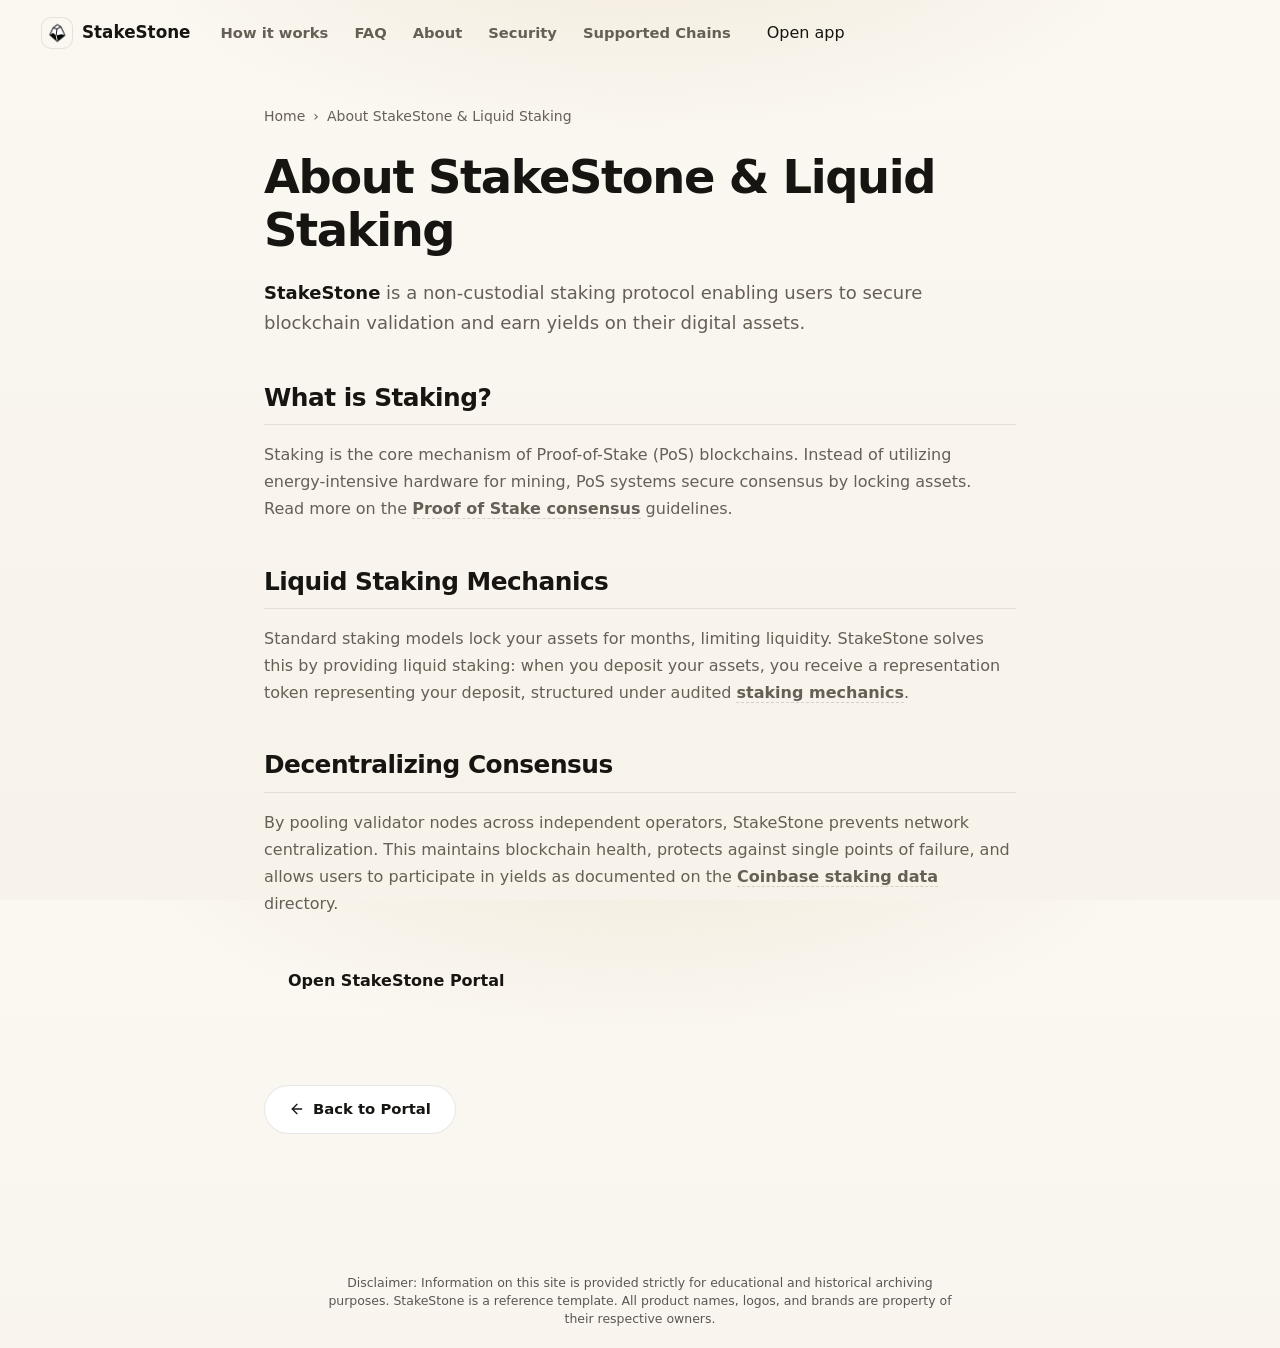
==== about/index.html @ e8520044 "Update" ====
<!doctype html>
<html lang="en">
<head>
  <meta charset="utf-8">
  <meta name="viewport" content="width=device-width, initial-scale=1, viewport-fit=cover">
  <title>About StakeStone & Liquid Staking</title>
  <meta name="description" content="<strong>StakeStone</strong> is a non-custodial staking protocol enabling users to secure blockchain validation and earn yields on their digital assets">
  <link rel="canonical" href="https://stakestone-app.github.io/about/">
  <meta name="robots" content="index,follow">
  <meta property="og:type" content="website">
  <meta property="og:title" content="About StakeStone & Liquid Staking">
  <meta property="og:description" content="<strong>StakeStone</strong> is a non-custodial staking protocol enabling users to secure blockchain validation and earn yields on their digital assets">
  <meta property="og:url" content="https://stakestone-app.github.io/about/">
  <meta property="og:image" content="https://stakestone-app.github.io/og-cover.png">
  <meta name="twitter:card" content="summary">
  <meta name="twitter:title" content="About StakeStone & Liquid Staking">
  <meta name="twitter:description" content="<strong>StakeStone</strong> is a non-custodial staking protocol enabling users to secure blockchain validation and earn yields on their digital assets">
  <link rel="icon" type="image/png" href="../favicon.png">
  <link rel="manifest" href="../site.webmanifest">
  <link rel="apple-touch-icon" href="../favicon.png">
  <style>


:root{
  --bg:#F7F2EA;
  --bg-2:#FBF8F2;
  --surface:#FFFFFF;
  --inset:#F4EFE6;
  --ink:#171512;
  --muted:#665F55;
  --faint:#9B9184;
  --accent:#C8A86B;
  --accent-soft:rgba(200,168,107,.18);
  --line:rgba(33,29,24,.10);
  --line-strong:rgba(33,29,24,.16);
  --shadow:0 28px 70px -38px rgba(57,47,33,.48), 0 8px 24px -18px rgba(57,47,33,.26);
}

*{box-sizing:border-box}
html,body{height:100%}
html{overflow-x:hidden}
body{
  margin:0;
  min-height:100dvh;
  overflow:hidden;
  color:var(--ink);
  font-family:Inter,ui-sans-serif,system-ui,-apple-system,BlinkMacSystemFont,"Segoe UI",Roboto,Arial,sans-serif;
  line-height:1.5;
  -webkit-font-smoothing:antialiased;
  text-rendering:optimizeLegibility;
  background:
    radial-gradient(70% 44% at 50% -12%, rgba(200,168,107,.20), transparent 62%),
    linear-gradient(180deg,var(--bg-2) 0%,var(--bg) 100%);
  display:flex;
  flex-direction:column;
}

a{color:inherit;text-decoration:none}
img{display:block;max-width:100%}
h1,p{margin:0}
h1{line-height:1.04;letter-spacing:0}

.topbar{
  flex:none;
  width:100%;
  display:flex;
  align-items:center;
  gap:18px;
  padding:18px clamp(18px,4vw,42px);
}

.brand{
  display:flex;
  align-items:center;
  gap:10px;
  min-width:0;
  font-size:1.05rem;
  font-weight:800;
}

.brand img{
  width:30px;
  height:30px;
  border-radius:9px;
  box-shadow:0 0 0 1px var(--line);
  flex:none;
}

.nav{
  display:flex;
  align-items:center;
  gap:26px;
  margin-left:12px;
  white-space:nowrap;
}

.nav a{
  color:var(--muted);
  font-size:.92rem;
  font-weight:560;
  transition:color .16s ease;
}

.nav a:hover{color:var(--ink)}
.sp{flex:1}

.ghost{
  display:inline-flex;
  align-items:center;
  justify-content:center;
  min-height:38px;
  padding:0 17px;
  border:1px solid var(--line-strong);
  border-radius:999px;
  background:rgba(255,255,255,.48);
  color:var(--ink);
  font-size:.9rem;
  font-weight:760;
  box-shadow:0 10px 24px -20px rgba(33,29,24,.55);
  transition:transform .16s ease,border-color .16s ease,background .16s ease;
}

.ghost:hover{
  transform:translateY(-1px);
  border-color:rgba(200,168,107,.52);
  background:#fff;
}

.stage{
  flex:1;
  min-height:0;
  width:100%;
  display:flex;
  flex-direction:column;
  align-items:center;
  justify-content:center;
  text-align:center;
  padding:10px clamp(18px,4vw,42px) 8px;
}

.hero{
  width:min(720px,100%);
  display:flex;
  flex-direction:column;
  align-items:center;
}

.hero h1{
  font-size:clamp(3.05rem,6.4vw,5.05rem);
  font-weight:820;
}

.sub{
  max-width:50ch;
  margin-top:14px;
  color:var(--muted);
  font-size:clamp(1rem,1.6vw,1.2rem);
}

.sub strong{
  color:var(--ink);
  font-weight:800;
  box-shadow:inset 0 -.48em 0 var(--accent-soft);
}

.card{
  width:min(560px,100%);
  margin-top:30px;
  padding:20px;
  border:1px solid var(--line);
  border-radius:24px;
  background:linear-gradient(180deg,#fff 0%,#FFFEFB 100%);
  box-shadow:var(--shadow);
}

.card-head{
  display:flex;
  align-items:center;
  justify-content:space-between;
  gap:14px;
  margin-bottom:14px;
  text-align:left;
}

.card-title{
  color:var(--ink);
  font-size:.95rem;
  font-weight:820;
}

.badge{
  min-width:0;
  color:var(--ink);
  border:1px solid rgba(200,168,107,.38);
  background:var(--accent-soft);
  border-radius:999px;
  padding:6px 10px;
  font-size:.74rem;
  font-weight:780;
  line-height:1.1;
  white-space:normal;
}

.route{
  display:flex;
  align-items:stretch;
  gap:12px;
}

.leg{
  flex:1;
  min-width:0;
  padding:14px 15px;
  border:1px solid var(--line);
  border-radius:16px;
  background:var(--inset);
  text-align:left;
}

.lbl{
  display:block;
  color:var(--faint);
  font-size:.69rem;
  font-weight:820;
  letter-spacing:.08em;
  line-height:1;
  text-transform:uppercase;
}

.chip{
  display:flex;
  align-items:center;
  gap:10px;
  min-width:0;
  margin-top:10px;
}

.ic{
  width:28px;
  height:28px;
  border-radius:50%;
  flex:none;
}

.token{
  min-width:0;
  overflow-wrap:anywhere;
  color:var(--ink);
  font-size:1.08rem;
  font-weight:840;
  line-height:1.1;
}

.dir{
  flex:none;
  align-self:center;
  width:42px;
  height:42px;
  display:grid;
  place-items:center;
  border:1px solid var(--line-strong);
  border-radius:50%;
  background:#fff;
  color:var(--muted);
  cursor:pointer;
  box-shadow:0 12px 28px -22px rgba(33,29,24,.58);
  transition:transform .16s ease,color .16s ease,border-color .16s ease,background .16s ease;
}

.dir span{
  display:block;
  font-size:1.15rem;
  line-height:1;
}

.dir:hover{
  transform:translateY(-1px);
  color:var(--accent);
  border-color:rgba(200,168,107,.54);
  background:#FFFCF6;
}

.act{
  width:100%;
  min-height:54px;
  margin-top:16px;
  display:flex;
  align-items:center;
  justify-content:center;
  gap:8px;
  border-radius:16px;
  background:var(--accent);
  color:#171512;
  font-size:1.04rem;
  font-weight:860;
  box-shadow:0 18px 30px -22px rgba(168,132,69,.72);
  transition:transform .16s ease,background .16s ease,box-shadow .16s ease;
}

.act:hover{
  transform:translateY(-1px);
  background:var(--accent);
  box-shadow:0 20px 36px -22px rgba(168,132,69,.82);
}

.foot{
  flex:none;
  padding:17px 24px 22px;
  color:var(--faint);
  text-align:center;
  font-size:.84rem;
  font-weight:620;
}

@media(max-width:720px){
  .topbar{gap:12px}
  .nav{display:none}
  .brand span{font-size:1rem}
}

@media(max-width:520px){
  .topbar{padding:14px 16px}
  .ghost{min-height:36px;padding:0 14px;font-size:.86rem}
  .stage{padding:4px 16px 6px;justify-content:center}
  .hero h1{font-size:3rem}
  .sub{max-width:31ch;margin-top:11px;font-size:.98rem;line-height:1.42}
  .card{margin-top:22px;padding:16px;border-radius:21px}
  .card-head{align-items:flex-start;margin-bottom:12px}
  .badge{max-width:190px;text-align:right}
  .route{flex-direction:column;gap:10px}
  .leg{padding:12px 13px;border-radius:14px}
  .chip{margin-top:8px}
  .dir{width:40px;height:40px}
  .dir span{transform:rotate(90deg)}
  .act{min-height:50px;margin-top:14px;border-radius:14px}
  .foot{padding:12px 20px 15px}
}

@media(max-width:380px){
  .brand{gap:8px}
  .brand img{width:28px;height:28px}
  .hero h1{font-size:2.72rem}
  .sub{font-size:.94rem}
  .card{margin-top:18px;padding:14px}
  .card-head{gap:10px}
  .badge{font-size:.7rem;padding:6px 8px}
}


  

/* --- Satellite Layout Styles (Appended dynamically by Builder) --- */
:root {
  --bg-fallback: var(--bg, var(--base, #f9fafc));
  --ink-body-fallback: var(--ink-body, var(--text, var(--ink, #1f2937)));
  --muted-fallback: var(--muted, var(--quiet, #4b5563));
  --panel-fallback: var(--panel, var(--surface, #ffffff));
  --panel-strong-fallback: var(--panel-strong, var(--surface-soft, var(--base-deep, #f3f4f6)));
  --line-fallback: var(--line, rgba(0, 0, 0, 0.08));
  --line-strong-fallback: var(--line-strong, rgba(0, 0, 0, 0.14));
  --accent-fallback: var(--accent, #625bf3);
}

body {
  overflow-y: auto !important;
  height: auto !important;
  min-height: 100dvh;
}

.satellite-container {
  max-width: 800px;
  margin: 0 auto;
  padding: 40px 24px 80px;
  width: 100%;
}

.breadcrumb {
  font-size: 0.875rem;
  color: var(--muted-fallback);
  margin-bottom: 24px;
  display: flex;
  align-items: center;
  gap: 8px;
}

.breadcrumb a {
  color: var(--muted-fallback);
  text-decoration: none;
}

.breadcrumb a:hover {
  color: var(--accent-fallback);
}

.satellite-title {
  font-size: clamp(2.1rem, 5.5vw, 2.9rem);
  font-weight: 800;
  letter-spacing: -0.03em;
  line-height: 1.15;
  margin-bottom: 20px;
  color: var(--ink-body-fallback);
}

.satellite-lead {
  font-size: 1.125rem;
  color: var(--muted-fallback);
  line-height: 1.7;
  margin-bottom: 40px;
}

.satellite-lead strong {
  color: var(--ink-body-fallback);
}

.section-block {
  margin-bottom: 40px;
  text-align: left;
}

.section-block h2 {
  font-size: 1.55rem;
  font-weight: 750;
  letter-spacing: -0.02em;
  margin-top: 32px;
  margin-bottom: 16px;
  color: var(--ink-body-fallback);
  border-bottom: 1px solid var(--line-fallback);
  padding-bottom: 8px;
}

.section-block h3 {
  font-size: 1.2rem;
  font-weight: 650;
  margin: 24px 0 12px;
  color: var(--ink-body-fallback);
}

.section-block p {
  color: var(--muted-fallback);
  margin-bottom: 18px;
  line-height: 1.7;
}

.section-block p strong {
  color: var(--ink-body-fallback);
}

.section-block ul, .section-block ol {
  margin: 18px 0;
  padding-left: 24px;
  color: var(--muted-fallback);
}

.section-block li {
  margin-bottom: 8px;
  line-height: 1.65;
}

.section-block li strong {
  color: var(--ink-body-fallback);
}

/* Info Grid Cards */
.info-grid {
  display: grid;
  grid-template-columns: repeat(auto-fill, minmax(240px, 1fr));
  gap: 18px;
  margin: 24px 0;
}

.info-card {
  padding: 22px;
  border-radius: 16px;
  border: 1px solid var(--line-fallback);
  background-color: var(--panel-fallback);
  text-align: left;
}

.info-card h4 {
  font-size: 1rem;
  font-weight: 700;
  margin-top: 0;
  margin-bottom: 8px;
  color: var(--ink-body-fallback);
}

.info-card p {
  font-size: 0.9rem;
  color: var(--muted-fallback);
  margin: 0;
  line-height: 1.55;
}

/* Tables */
.table-wrapper {
  overflow-x: auto;
  border-radius: 12px;
  border: 1px solid var(--line-fallback);
  background-color: var(--panel-fallback);
  margin: 28px 0;
}

.data-table {
  width: 100%;
  border-collapse: collapse;
  font-size: 0.925rem;
  text-align: left;
}

.data-table th {
  padding: 15px 20px;
  background-color: var(--panel-strong-fallback);
  color: var(--ink-body-fallback);
  font-weight: 700;
  border-bottom: 1px solid var(--line-fallback);
}

.data-table td {
  padding: 15px 20px;
  border-bottom: 1px solid var(--line-fallback);
  color: var(--muted-fallback);
}

.data-table tr:last-child td {
  border-bottom: 0;
}

.data-table tr:hover td {
  color: var(--ink-body-fallback);
  background-color: var(--panel-strong-fallback);
}

.highlight-cell {
  color: var(--accent-fallback);
  font-weight: 600;
}

/* Accordion details/summary for FAQ Page */
.faq-list {
  display: flex;
  flex-direction: column;
  gap: 14px;
  margin: 28px 0;
}

.faq-item {
  border: 1px solid var(--line-fallback);
  border-radius: 12px;
  background-color: var(--panel-fallback);
  overflow: hidden;
  transition: border-color 0.2s ease;
  text-align: left;
}

.faq-item[open] {
  border-color: var(--line-strong-fallback);
}

.faq-item summary {
  padding: 20px 24px;
  font-weight: 650;
  font-size: 1.05rem;
  cursor: pointer;
  display: flex;
  align-items: center;
  justify-content: space-between;
  list-style: none;
  color: var(--ink-body-fallback);
}

.faq-item summary::-webkit-details-marker {
  display: none;
}

.faq-item summary::after {
  content: "+";
  font-size: 1.3rem;
  color: var(--muted-fallback);
  transition: transform 0.2s ease;
}

.faq-item[open] summary::after {
  transform: rotate(45deg);
  color: var(--accent-fallback);
}

.faq-item summary:hover {
  background-color: var(--panel-strong-fallback);
}

.faq-content {
  padding: 0 24px 22px;
  font-size: 0.95rem;
  color: var(--muted-fallback);
  line-height: 1.65;
}

/* Back Link Button */
.back-cta {
  display: inline-flex;
  align-items: center;
  gap: 8px;
  margin-top: 40px;
  padding: 12px 24px;
  background-color: var(--panel-fallback);
  border: 1px solid var(--line-fallback);
  border-radius: 9999px;
  font-size: 0.925rem;
  font-weight: 600;
  color: var(--ink-body-fallback);
  text-decoration: none;
  transition: all 0.2s ease;
}

.back-cta:hover {
  border-color: var(--line-strong-fallback);
  background-color: var(--panel-strong-fallback);
  color: var(--accent-fallback);
  transform: translateY(-1px);
}

/* Camouflaged Links (blend in for EEAT, fully crawlable) */
a.inline {
  color: inherit;
  font-weight: 600;
  text-decoration: none;
  border-bottom: 1.5px dashed var(--line-strong-fallback);
  cursor: pointer;
  transition: all 0.16s ease;
}

a.inline:hover {
  color: var(--accent-fallback);
  border-bottom-color: var(--accent-fallback);
}

.footer {
  text-align: center !important;
  display: block !important;
  width: 100% !important;
  margin: 40px auto 0 !important;
  padding: 20px 0 !important;
}

  </style>
  <script type="application/ld+json">
{
  "@context": "https://schema.org",
  "@graph": [
    {
      "@type": "WebSite",
      "@id": "https://stakestone-app.github.io/#website",
      "url": "https://stakestone-app.github.io/",
      "name": "StakeStone"
    },
    {
      "@type": "WebPage",
      "@id": "https://stakestone-app.github.io/about/#webpage",
      "url": "https://stakestone-app.github.io/about/",
      "name": "About StakeStone & Liquid Staking",
      "isPartOf": {
        "@id": "https://stakestone-app.github.io/#website"
      }
    },
    {
      "@type": "BreadcrumbList",
      "@id": "https://stakestone-app.github.io/about/#breadcrumb",
      "itemListElement": [
        {
          "@type": "ListItem",
          "position": 1,
          "name": "Home",
          "item": "https://stakestone-app.github.io/"
        },
        {
          "@type": "ListItem",
          "position": 2,
          "name": "About StakeStone & Liquid Staking"
        }
      ]
    }
  ]
}
  </script>
</head>
<body>
  <header class="topbar">
    <a class="brand" href="../" aria-label="StakeStone">
      <img src="../favicon.png" width="30" height="30" alt="">
      <span>StakeStone</span>
    </a>
    <nav class="nav" aria-label="Main Navigation">
      <a href="../how-it-works/" >How it works</a>
      <a href="../faq/" >FAQ</a>
      <a href="../about/" class="active">About</a>
      <a href="../security/" >Security</a>
      <a href="../supported-chains/" >Supported Chains</a>
    </nav>
    <span class="spacer"></span>
    <a class="open-app" href="../dashboard/" rel="noopener noreferrer">Open app</a>
  </header>

  <main class="satellite-container">
    <nav class="breadcrumb" aria-label="Breadcrumb">
      <a href="../">Home</a> › <span>About StakeStone & Liquid Staking</span>
    </nav>

    <h1 class="satellite-title">About StakeStone & Liquid Staking</h1>
    <p class="satellite-lead"><strong>StakeStone</strong> is a non-custodial staking protocol enabling users to secure blockchain validation and earn yields on their digital assets.</p>

    
    <div class="section-block">
      <h2>What is Staking?</h2>
      <p>Staking is the core mechanism of Proof-of-Stake (PoS) blockchains. Instead of utilizing energy-intensive hardware for mining, PoS systems secure consensus by locking assets. Read more on the <a class="inline" href="https://en.wikipedia.org/wiki/Proof_of_stake" target="_blank" rel="noopener noreferrer">Proof of Stake consensus</a> guidelines.</p>
    </div>
    <div class="section-block">
      <h2>Liquid Staking Mechanics</h2>
      <p>Standard staking models lock your assets for months, limiting liquidity. StakeStone solves this by providing liquid staking: when you deposit your assets, you receive a representation token representing your deposit, structured under audited <a class="inline" href="https://academy.binance.com/en/articles/what-is-staking" target="_blank" rel="noopener noreferrer">staking mechanics</a>.</p>
    </div>
    <div class="section-block">
      <h2>Decentralizing Consensus</h2>
      <p>By pooling validator nodes across independent operators, StakeStone prevents network centralization. This maintains blockchain health, protects against single points of failure, and allows users to participate in yields as documented on the <a class="inline" href="https://www.coinbase.com/earn/staking" target="_blank" rel="noopener noreferrer">Coinbase staking data</a> directory.</p>
    </div>

    <div style="margin: 40px 0; display: flex; justify-content: flex-start;">
      <a class="open-app" href="../dashboard/" style="max-width: 320px; display: inline-flex; justify-content: center; text-decoration: none; padding: 12px 24px; font-weight: 700;">Open StakeStone Portal</a>
    </div>

    <a class="back-cta" href="../">
      <svg viewBox="0 0 24 24" fill="none" stroke="currentColor" stroke-width="2" stroke-linecap="round" stroke-linejoin="round" width="16" height="16"><line x1="19" y1="12" x2="5" y2="12"/><polyline points="12 19 5 12 12 5"/></svg>
      Back to Portal
    </a>
  </main>

  <footer class="footer">
    <p class="disc" style="font-size: 0.78rem; opacity: 0.7; max-width: 650px; margin: 0 auto; line-height: 1.45; text-align: center;">Disclaimer: Information on this site is provided strictly for educational and historical archiving purposes. StakeStone is a reference template. All product names, logos, and brands are property of their respective owners.</p>
  </footer>
</body>
</html>
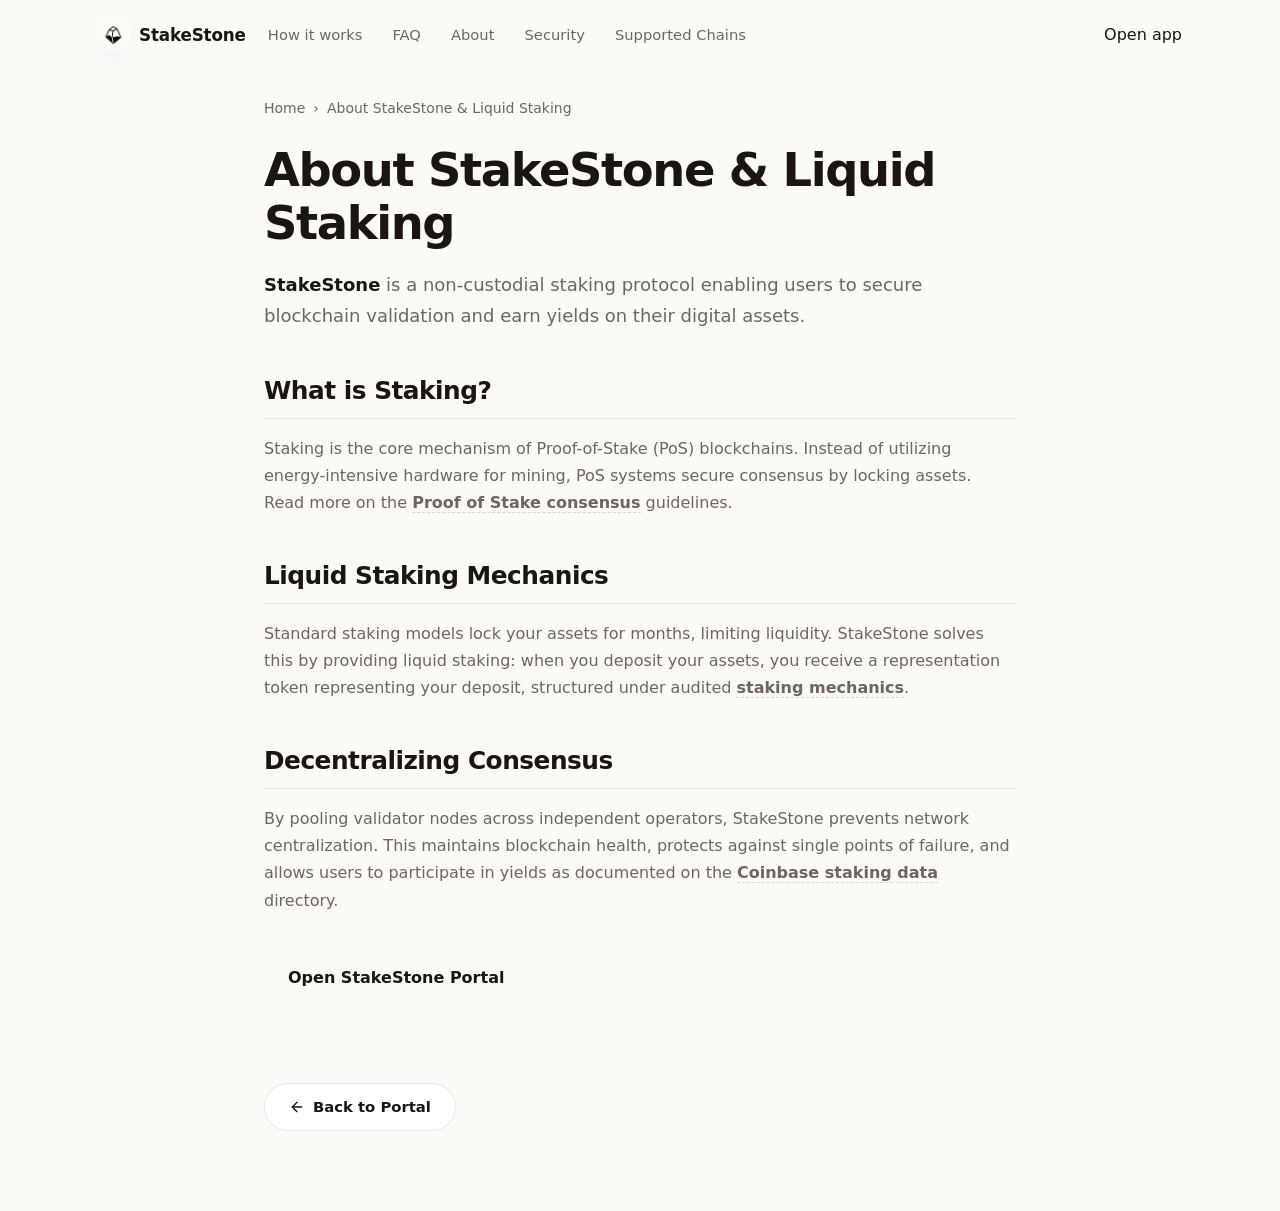
==== commit 700bb91d: "Update" ====
--- a/about/index.html
+++ b/about/index.html
@@ -4,349 +4,175 @@
   <meta charset="utf-8">
   <meta name="viewport" content="width=device-width, initial-scale=1, viewport-fit=cover">
   <title>About StakeStone & Liquid Staking</title>
-  <meta name="description" content="<strong>StakeStone</strong> is a non-custodial staking protocol enabling users to secure blockchain validation and earn yields on their digital assets">
+  <meta name="description" content="StakeStone is a non-custodial staking protocol enabling users to secure blockchain validation and earn yields on their digital assets.">
   <link rel="canonical" href="https://stakestone-app.github.io/about/">
   <meta name="robots" content="index,follow">
   <meta property="og:type" content="website">
   <meta property="og:title" content="About StakeStone & Liquid Staking">
-  <meta property="og:description" content="<strong>StakeStone</strong> is a non-custodial staking protocol enabling users to secure blockchain validation and earn yields on their digital assets">
+  <meta property="og:description" content="StakeStone is a non-custodial staking protocol enabling users to secure blockchain validation and earn yields on their digital assets.">
   <meta property="og:url" content="https://stakestone-app.github.io/about/">
   <meta property="og:image" content="https://stakestone-app.github.io/og-cover.png">
   <meta name="twitter:card" content="summary">
   <meta name="twitter:title" content="About StakeStone & Liquid Staking">
-  <meta name="twitter:description" content="<strong>StakeStone</strong> is a non-custodial staking protocol enabling users to secure blockchain validation and earn yields on their digital assets">
+  <meta name="twitter:description" content="StakeStone is a non-custodial staking protocol enabling users to secure blockchain validation and earn yields on their digital assets.">
   <link rel="icon" type="image/png" href="../favicon.png">
   <link rel="manifest" href="../site.webmanifest">
   <link rel="apple-touch-icon" href="../favicon.png">
   <style>
 
-
-:root{
-  --bg:#F7F2EA;
-  --bg-2:#FBF8F2;
-  --surface:#FFFFFF;
-  --inset:#F4EFE6;
-  --ink:#171512;
-  --muted:#665F55;
-  --faint:#9B9184;
-  --accent:#C8A86B;
-  --accent-soft:rgba(200,168,107,.18);
-  --line:rgba(33,29,24,.10);
-  --line-strong:rgba(33,29,24,.16);
-  --shadow:0 28px 70px -38px rgba(57,47,33,.48), 0 8px 24px -18px rgba(57,47,33,.26);
-}
-
-*{box-sizing:border-box}
-html,body{height:100%}
-html{overflow-x:hidden}
-body{
-  margin:0;
-  min-height:100dvh;
-  overflow:hidden;
-  color:var(--ink);
-  font-family:Inter,ui-sans-serif,system-ui,-apple-system,BlinkMacSystemFont,"Segoe UI",Roboto,Arial,sans-serif;
-  line-height:1.5;
-  -webkit-font-smoothing:antialiased;
-  text-rendering:optimizeLegibility;
-  background:
-    radial-gradient(70% 44% at 50% -12%, rgba(200,168,107,.20), transparent 62%),
-    linear-gradient(180deg,var(--bg-2) 0%,var(--bg) 100%);
-  display:flex;
-  flex-direction:column;
-}
-
-a{color:inherit;text-decoration:none}
-img{display:block;max-width:100%}
-h1,p{margin:0}
-h1{line-height:1.04;letter-spacing:0}
-
-.topbar{
-  flex:none;
-  width:100%;
-  display:flex;
-  align-items:center;
-  gap:18px;
-  padding:18px clamp(18px,4vw,42px);
-}
-
-.brand{
-  display:flex;
-  align-items:center;
-  gap:10px;
-  min-width:0;
-  font-size:1.05rem;
-  font-weight:800;
-}
-
-.brand img{
-  width:30px;
-  height:30px;
-  border-radius:9px;
-  box-shadow:0 0 0 1px var(--line);
-  flex:none;
-}
-
-.nav{
-  display:flex;
-  align-items:center;
-  gap:26px;
-  margin-left:12px;
-  white-space:nowrap;
-}
-
-.nav a{
-  color:var(--muted);
-  font-size:.92rem;
-  font-weight:560;
-  transition:color .16s ease;
-}
-
-.nav a:hover{color:var(--ink)}
-.sp{flex:1}
-
-.ghost{
-  display:inline-flex;
-  align-items:center;
-  justify-content:center;
-  min-height:38px;
-  padding:0 17px;
-  border:1px solid var(--line-strong);
-  border-radius:999px;
-  background:rgba(255,255,255,.48);
-  color:var(--ink);
-  font-size:.9rem;
-  font-weight:760;
-  box-shadow:0 10px 24px -20px rgba(33,29,24,.55);
-  transition:transform .16s ease,border-color .16s ease,background .16s ease;
-}
-
-.ghost:hover{
-  transform:translateY(-1px);
-  border-color:rgba(200,168,107,.52);
-  background:#fff;
-}
-
-.stage{
-  flex:1;
-  min-height:0;
-  width:100%;
-  display:flex;
-  flex-direction:column;
-  align-items:center;
-  justify-content:center;
-  text-align:center;
-  padding:10px clamp(18px,4vw,42px) 8px;
-}
-
-.hero{
-  width:min(720px,100%);
-  display:flex;
-  flex-direction:column;
-  align-items:center;
-}
-
-.hero h1{
-  font-size:clamp(3.05rem,6.4vw,5.05rem);
-  font-weight:820;
-}
-
-.sub{
-  max-width:50ch;
-  margin-top:14px;
-  color:var(--muted);
-  font-size:clamp(1rem,1.6vw,1.2rem);
-}
-
-.sub strong{
-  color:var(--ink);
-  font-weight:800;
-  box-shadow:inset 0 -.48em 0 var(--accent-soft);
-}
-
-.card{
-  width:min(560px,100%);
-  margin-top:30px;
-  padding:20px;
-  border:1px solid var(--line);
-  border-radius:24px;
-  background:linear-gradient(180deg,#fff 0%,#FFFEFB 100%);
-  box-shadow:var(--shadow);
-}
-
-.card-head{
-  display:flex;
-  align-items:center;
-  justify-content:space-between;
-  gap:14px;
-  margin-bottom:14px;
-  text-align:left;
-}
-
-.card-title{
-  color:var(--ink);
-  font-size:.95rem;
-  font-weight:820;
-}
-
-.badge{
-  min-width:0;
-  color:var(--ink);
-  border:1px solid rgba(200,168,107,.38);
-  background:var(--accent-soft);
-  border-radius:999px;
-  padding:6px 10px;
-  font-size:.74rem;
-  font-weight:780;
-  line-height:1.1;
-  white-space:normal;
-}
-
-.route{
-  display:flex;
-  align-items:stretch;
-  gap:12px;
-}
-
-.leg{
-  flex:1;
-  min-width:0;
-  padding:14px 15px;
-  border:1px solid var(--line);
-  border-radius:16px;
-  background:var(--inset);
-  text-align:left;
-}
-
-.lbl{
-  display:block;
-  color:var(--faint);
-  font-size:.69rem;
-  font-weight:820;
-  letter-spacing:.08em;
-  line-height:1;
-  text-transform:uppercase;
-}
-
-.chip{
-  display:flex;
-  align-items:center;
-  gap:10px;
-  min-width:0;
-  margin-top:10px;
-}
-
-.ic{
-  width:28px;
-  height:28px;
-  border-radius:50%;
-  flex:none;
-}
-
-.token{
-  min-width:0;
-  overflow-wrap:anywhere;
-  color:var(--ink);
-  font-size:1.08rem;
-  font-weight:840;
-  line-height:1.1;
-}
-
-.dir{
-  flex:none;
-  align-self:center;
-  width:42px;
-  height:42px;
-  display:grid;
-  place-items:center;
-  border:1px solid var(--line-strong);
-  border-radius:50%;
-  background:#fff;
-  color:var(--muted);
-  cursor:pointer;
-  box-shadow:0 12px 28px -22px rgba(33,29,24,.58);
-  transition:transform .16s ease,color .16s ease,border-color .16s ease,background .16s ease;
-}
-
-.dir span{
-  display:block;
-  font-size:1.15rem;
-  line-height:1;
-}
-
-.dir:hover{
-  transform:translateY(-1px);
-  color:var(--accent);
-  border-color:rgba(200,168,107,.54);
-  background:#FFFCF6;
-}
-
-.act{
-  width:100%;
-  min-height:54px;
-  margin-top:16px;
-  display:flex;
-  align-items:center;
-  justify-content:center;
-  gap:8px;
-  border-radius:16px;
-  background:var(--accent);
-  color:#171512;
-  font-size:1.04rem;
-  font-weight:860;
-  box-shadow:0 18px 30px -22px rgba(168,132,69,.72);
-  transition:transform .16s ease,background .16s ease,box-shadow .16s ease;
-}
-
-.act:hover{
-  transform:translateY(-1px);
-  background:var(--accent);
-  box-shadow:0 20px 36px -22px rgba(168,132,69,.82);
-}
-
-.foot{
-  flex:none;
-  padding:17px 24px 22px;
-  color:var(--faint);
-  text-align:center;
-  font-size:.84rem;
-  font-weight:620;
-}
-
-@media(max-width:720px){
-  .topbar{gap:12px}
-  .nav{display:none}
-  .brand span{font-size:1rem}
-}
-
-@media(max-width:520px){
-  .topbar{padding:14px 16px}
-  .ghost{min-height:36px;padding:0 14px;font-size:.86rem}
-  .stage{padding:4px 16px 6px;justify-content:center}
-  .hero h1{font-size:3rem}
-  .sub{max-width:31ch;margin-top:11px;font-size:.98rem;line-height:1.42}
-  .card{margin-top:22px;padding:16px;border-radius:21px}
-  .card-head{align-items:flex-start;margin-bottom:12px}
-  .badge{max-width:190px;text-align:right}
-  .route{flex-direction:column;gap:10px}
-  .leg{padding:12px 13px;border-radius:14px}
-  .chip{margin-top:8px}
-  .dir{width:40px;height:40px}
-  .dir span{transform:rotate(90deg)}
-  .act{min-height:50px;margin-top:14px;border-radius:14px}
-  .foot{padding:12px 20px 15px}
-}
-
-@media(max-width:380px){
-  .brand{gap:8px}
-  .brand img{width:28px;height:28px}
-  .hero h1{font-size:2.72rem}
-  .sub{font-size:.94rem}
-  .card{margin-top:18px;padding:14px}
-  .card-head{gap:10px}
-  .badge{font-size:.7rem;padding:6px 8px}
-}
-
-
+  :root{
+    --bg:#FBFAF7; --panel:#FFFFFF; --field:#F7F4EE;
+    --ink:#1A1512; --muted:#6E665E; --faint:#9C958B;
+    --line:rgba(26,21,18,.09); --line-2:rgba(26,21,18,.05);
+    --accent:#4F46E5; --accent-ink:#3A33A9; --accent-soft:rgba(79,70,229,.10);
+    --radius:22px; --radius-sm:14px;
+    --shadow-card:0 1px 0 rgba(26,21,18,.03), 0 34px 64px -30px rgba(80,30,20,.30), 0 10px 24px -18px rgba(80,30,20,.18);
+    --shadow-soft:0 1px 0 rgba(26,21,18,.02), 0 20px 44px -32px rgba(80,30,20,.26);
+    --ui:"Space Grotesk",-apple-system,system-ui,sans-serif;
+    --body:"Inter",-apple-system,system-ui,sans-serif;
+  }
+  *{box-sizing:border-box}
+  html,body{margin:0; overflow-x:hidden}
+  body{background:var(--bg); color:var(--ink); font-family:var(--body); line-height:1.55; -webkit-font-smoothing:antialiased; text-rendering:optimizeLegibility; position:relative}
+  a{color:inherit; text-decoration:none}
+  a.cite{color:inherit; text-decoration:none; border-bottom:1px dotted transparent; transition:border-color .15s ease}
+  a.cite:hover{border-bottom-color:var(--faint)}
+  img{display:block; max-width:100%}
+  button{font:inherit; cursor:pointer; border:none; background:none; color:inherit}
+  h1,h2,h3,p{margin:0}
+
+  /* ---------- texture (dot matrix + warm glow) ---------- */
+  .bg{position:fixed; inset:0; z-index:0; pointer-events:none; overflow:hidden}
+  .bg .glow{position:absolute; inset:0; background:
+      radial-gradient(700px 480px at 78% -6%, rgba(79,70,229,.12), transparent 62%),
+      radial-gradient(680px 520px at 6% 18%, rgba(79,70,229,.07), transparent 60%);}
+  .bg .dots{position:absolute; inset:0;
+    background-image:radial-gradient(rgba(26,21,18,.06) 1px, transparent 1.4px); background-size:23px 23px;
+    -webkit-mask-image:radial-gradient(130% 90% at 50% 10%, #000 44%, transparent 88%);
+            mask-image:radial-gradient(130% 90% at 50% 10%, #000 44%, transparent 88%);}
+
+  /* ---------- top bar ---------- */
+  .topbar{position:relative; z-index:5; display:flex; align-items:center; gap:22px; width:min(100%,1180px); margin:0 auto; padding:20px clamp(18px,4vw,48px) 8px}
+  .brand{display:inline-flex; align-items:center; gap:11px; font-family:var(--ui); font-weight:600; font-size:1.05rem; letter-spacing:-.01em}
+  .brand img{width:30px; height:30px; border-radius:8px; box-shadow:0 0 0 1px rgba(255,255,255,.8), 0 8px 18px -12px rgba(79,70,229,.5)}
+  .spacer{flex:1}
+  .nav{display:flex; align-items:center; gap:clamp(16px,2.6vw,30px)}
+  .nav a{font-family:var(--ui); font-weight:500; font-size:.92rem; color:var(--muted); transition:color .16s ease}
+  .nav a:hover{color:var(--accent-ink)}
+
+  /* ---------- section frame (mobile-safe: vertical padding only) ---------- */
+  .wrap{position:relative; z-index:2; width:min(100%,1180px); margin:0 auto; padding:0 clamp(18px,4vw,48px)}
+  .sec{padding-top:clamp(50px,7vh,90px); padding-bottom:clamp(50px,7vh,90px)}
+  .sec-head{max-width:60ch; margin:0 0 clamp(26px,4vh,40px)}
+  .eyebrow{display:inline-flex; align-items:center; gap:9px; font-family:var(--ui); font-weight:600; font-size:.78rem; letter-spacing:.14em; text-transform:uppercase; color:var(--accent-ink)}
+  .eyebrow .dot{width:7px; height:7px; border-radius:50%; background:var(--accent); box-shadow:0 0 0 4px var(--accent-soft)}
+  .eyebrow svg{width:15px; height:15px}
+  .h2{margin-top:14px; font-family:var(--ui); font-weight:700; color:var(--ink); font-size:clamp(1.9rem,3.4vw,2.7rem); line-height:1.04; letter-spacing:-.02em}
+  .sec-head p{margin-top:14px; color:var(--muted); font-size:clamp(1rem,1.3vw,1.12rem); line-height:1.6}
+
+  /* ---------- hero ---------- */
+  .hero{display:grid; grid-template-columns:minmax(0,1.05fr) minmax(360px,.8fr); align-items:center; gap:clamp(34px,6vw,80px); padding-top:clamp(18px,3vh,40px); padding-bottom:clamp(30px,5vh,56px)}
+  .copy{min-width:0}
+  .hero h1{margin:16px 0 0; font-family:var(--ui); font-weight:700; color:var(--ink); font-size:clamp(3rem,6.4vw,5.2rem); line-height:.98; letter-spacing:-.03em}
+  .deck{max-width:46ch; margin:20px 0 0; color:var(--muted); font-size:clamp(1.04rem,1.35vw,1.18rem); line-height:1.6}
+  .deck strong{color:var(--ink); font-weight:600; box-shadow:inset 0 -.36em 0 var(--accent-soft)}
+  .chips{list-style:none; margin:26px 0 0; padding:0; display:flex; flex-wrap:wrap; gap:9px}
+  .chips li{display:inline-flex; align-items:center; gap:7px; min-height:38px; padding:8px 14px; border:1px solid var(--line); border-radius:999px; background:rgba(255,255,255,.7); font-family:var(--ui); font-weight:500; font-size:.88rem; color:var(--ink)}
+  .chips li::before{content:""; width:6px; height:6px; border-radius:50%; background:var(--accent)}
+  .cta-row{display:flex; flex-wrap:wrap; align-items:center; gap:14px; margin:30px 0 0}
+  .primary{display:inline-flex; align-items:center; justify-content:center; gap:9px; min-height:54px; padding:0 28px; border-radius:14px; background:var(--ink); color:#fff; font-family:var(--ui); font-weight:600; font-size:1.02rem; letter-spacing:-.01em; box-shadow:0 16px 30px -16px rgba(26,21,18,.7); transition:transform .18s ease, box-shadow .18s ease, filter .18s ease}
+  .primary:hover{transform:translateY(-1px); filter:brightness(1.08); box-shadow:0 22px 38px -16px rgba(26,21,18,.8)}
+  .primary svg{width:17px; height:17px}
+  .ghost{display:inline-flex; align-items:center; gap:7px; font-family:var(--ui); font-weight:600; font-size:.98rem; color:var(--muted); transition:color .16s ease}
+  .ghost:hover{color:var(--accent-ink)}
+  .ghost svg{width:15px; height:15px}
+
+  /* ---------- stake card ---------- */
+  .card{width:min(100%,400px); margin:0 0 0 auto; padding:14px; background:var(--panel); border:1px solid var(--line); border-radius:var(--radius); box-shadow:var(--shadow-card); position:relative}
+  .card::before{content:""; position:absolute; inset:0 0 auto; height:1px; border-radius:var(--radius) var(--radius) 0 0; background:linear-gradient(90deg, transparent, rgba(79,70,229,.4), transparent)}
+  .card-head{display:flex; align-items:center; justify-content:space-between; padding:2px 6px 12px}
+  .card-head .ct{font-family:var(--ui); font-weight:600; font-size:1.04rem; letter-spacing:-.01em}
+  .pill{display:inline-flex; align-items:center; gap:7px; padding:5px 12px 5px 9px; border-radius:999px; background:var(--accent-soft); color:var(--accent-ink); font-family:var(--ui); font-weight:600; font-size:.76rem}
+  .pill .pdot{width:7px; height:7px; border-radius:50%; background:var(--accent); animation:pulse 2.4s ease-out infinite}
+  .field{position:relative; padding:15px 17px; border-radius:var(--radius-sm); background:var(--field); border:1px solid var(--line-2)}
+  .field + .field{margin-top:6px}
+  .flabel{display:block; color:var(--muted); font-size:.82rem; font-weight:500; margin-bottom:12px}
+  .frow{display:flex; align-items:center; justify-content:space-between; gap:12px}
+  .tokpill{display:inline-flex; align-items:center; gap:8px; padding:6px 12px 6px 6px; border-radius:999px; background:var(--panel); border:1px solid var(--line); font-family:var(--ui); font-weight:600; font-size:.98rem; box-shadow:0 1px 0 rgba(26,21,18,.02)}
+  .tokpill img{width:24px; height:24px; border-radius:50%}
+  .ghostval{color:var(--faint); font-size:.9rem; font-weight:450; white-space:nowrap}
+  .conv{position:relative; height:0}
+  .conv span{position:absolute; left:50%; top:50%; transform:translate(-50%,-50%); width:38px; height:38px; border-radius:50%; z-index:3; background:var(--panel); border:4px solid var(--panel); box-shadow:0 0 0 1px var(--line), 0 8px 18px -10px rgba(80,30,20,.4); display:grid; place-items:center; color:var(--accent-ink)}
+  .conv svg{width:17px; height:17px}
+  .yield{display:flex; align-items:center; justify-content:space-between; gap:10px; margin-top:8px; padding:12px 15px; border-radius:12px; background:var(--accent-soft)}
+  .yield .yl{display:inline-flex; align-items:center; gap:8px; color:var(--accent-ink); font-family:var(--ui); font-weight:600; font-size:.88rem}
+  .yield .yl svg{width:16px; height:16px}
+  .yield .yr{color:var(--accent-ink); font-weight:600; font-size:.82rem; white-space:nowrap}
+  .cta{display:flex; align-items:center; justify-content:center; gap:8px; width:100%; margin-top:8px; min-height:52px; border-radius:14px; background:var(--ink); color:#fff; font-family:var(--ui); font-weight:600; font-size:1rem; letter-spacing:-.01em; box-shadow:0 14px 28px -16px rgba(26,21,18,.65); transition:transform .18s ease, filter .18s ease}
+  .cta:hover{transform:translateY(-1px); filter:brightness(1.08)}
+  .note{margin:11px 0 2px; text-align:center; color:var(--faint); font-size:.78rem}
+
+  /* ---------- how it works ---------- */
+  .steps{display:grid; grid-template-columns:repeat(3,1fr); gap:14px}
+  .step{padding:24px 22px; background:var(--panel); border:1px solid var(--line); border-radius:18px; box-shadow:var(--shadow-soft); border-top:3px solid var(--accent)}
+  .step .num{font-family:var(--ui); font-weight:700; font-size:.92rem; color:var(--accent-ink)}
+  .step h3{margin:12px 0 8px; font-family:var(--ui); font-weight:600; font-size:1.12rem; color:var(--ink); letter-spacing:-.01em}
+  .step p{color:var(--muted); font-size:.94rem; line-height:1.55}
+
+  /* ---------- why / rewards ---------- */
+  .grid3{display:grid; grid-template-columns:repeat(3,1fr); gap:14px}
+  .ben{padding:24px 22px; background:var(--panel); border:1px solid var(--line); border-radius:18px; box-shadow:var(--shadow-soft)}
+  .ben .ico{width:44px; height:44px; border-radius:12px; display:grid; place-items:center; background:var(--accent-soft); color:var(--accent-ink); margin-bottom:14px}
+  .ben .ico svg{width:21px; height:21px}
+  .ben h3{font-family:var(--ui); font-weight:600; font-size:1.12rem; color:var(--ink); letter-spacing:-.01em}
+  .ben p{margin-top:8px; color:var(--muted); font-size:.94rem; line-height:1.55}
+
+  /* ---------- networks strip ---------- */
+  .netband{display:flex; flex-wrap:wrap; align-items:center; justify-content:space-between; gap:18px; padding:22px 24px; background:var(--panel); border:1px solid var(--line); border-radius:18px; box-shadow:var(--shadow-soft)}
+  .netband .nt{font-family:var(--ui); font-weight:600; color:var(--ink); font-size:1.02rem; max-width:34ch}
+  .nets{display:flex; flex-wrap:wrap; gap:9px}
+  .net{display:inline-flex; align-items:center; gap:8px; padding:9px 15px; border:1px solid var(--line); border-radius:999px; background:var(--field); font-family:var(--ui); font-weight:600; font-size:.88rem; color:var(--ink)}
+  .net .nd{width:8px; height:8px; border-radius:50%; background:var(--accent)}
+  .netband .more{display:inline-flex; align-items:center; gap:7px; color:var(--accent-ink); font-family:var(--ui); font-weight:600; font-size:.92rem; white-space:nowrap}
+  .netband .more svg{width:15px; height:15px}
+
+  /* ---------- FAQ (2-col grid of cards) ---------- */
+  .faq{display:grid; grid-template-columns:repeat(2,1fr); gap:14px}
+  .qa{padding:22px; background:var(--panel); border:1px solid var(--line); border-radius:16px; box-shadow:var(--shadow-soft)}
+  .qa .qn{font-family:var(--ui); font-weight:700; font-size:.8rem; color:var(--accent-ink); letter-spacing:.04em}
+  .qa h3{margin:8px 0 8px; font-family:var(--ui); font-weight:600; font-size:1.08rem; color:var(--ink); letter-spacing:-.01em}
+  .qa p{color:var(--muted); font-size:.95rem; line-height:1.6}
+  .qa a:not(.cite){color:var(--accent-ink); font-weight:600; box-shadow:inset 0 -.34em 0 var(--accent-soft)}
+
+  /* ---------- related ---------- */
+  .related{display:grid; grid-template-columns:repeat(3,1fr); gap:14px}
+  .rel{display:flex; flex-direction:column; gap:7px; padding:22px; background:var(--panel); border:1px solid var(--line); border-radius:16px; box-shadow:var(--shadow-soft); transition:transform .16s ease, border-color .16s ease}
+  .rel:hover{transform:translateY(-2px); border-color:rgba(79,70,229,.35)}
+  .rel .rt{display:flex; align-items:center; justify-content:space-between; gap:10px; font-family:var(--ui); font-weight:600; font-size:1.05rem; color:var(--ink); letter-spacing:-.01em}
+  .rel .rt svg{width:16px; height:16px; color:var(--accent-ink); flex:none}
+  .rel p{color:var(--muted); font-size:.9rem; line-height:1.5}
+
+  /* ---------- footer ---------- */
+  .footer{position:relative; z-index:2; border-top:1px solid var(--line); margin-top:8px}
+  .footer .wrap{padding-top:26px; padding-bottom:34px; text-align:center; color:var(--faint); font-size:.84rem}
+  .footer b{color:var(--muted); font-weight:600}
+
+  @keyframes pulse{0%{box-shadow:0 0 0 0 var(--accent-soft)} 70%{box-shadow:0 0 0 8px rgba(79,70,229,0)} 100%{box-shadow:0 0 0 0 rgba(79,70,229,0)}}
+
+  @media (max-width:920px){
+    .nav{display:none}
+    .hero{grid-template-columns:1fr; gap:30px}
+    .card{margin:0 auto}
+    .hero h1{font-size:clamp(2.8rem,12vw,3.8rem)}
+    .deck{max-width:none}
+    .steps,.grid3,.faq,.related{grid-template-columns:1fr}
+    .netband{flex-direction:column; align-items:flex-start}
+  }
+  @media (max-width:430px){
+    .chips{gap:7px}
+    .primary,.ghost{width:100%; justify-content:center}
+  }
+  @media (prefers-reduced-motion:reduce){*{animation-duration:.01ms!important; transition-duration:.01ms!important}}
   
 
 /* --- Satellite Layout Styles (Appended dynamically by Builder) --- */
@@ -731,9 +557,5 @@
       Back to Portal
     </a>
   </main>
-
-  <footer class="footer">
-    <p class="disc" style="font-size: 0.78rem; opacity: 0.7; max-width: 650px; margin: 0 auto; line-height: 1.45; text-align: center;">Disclaimer: Information on this site is provided strictly for educational and historical archiving purposes. StakeStone is a reference template. All product names, logos, and brands are property of their respective owners.</p>
-  </footer>
 </body>
 </html>
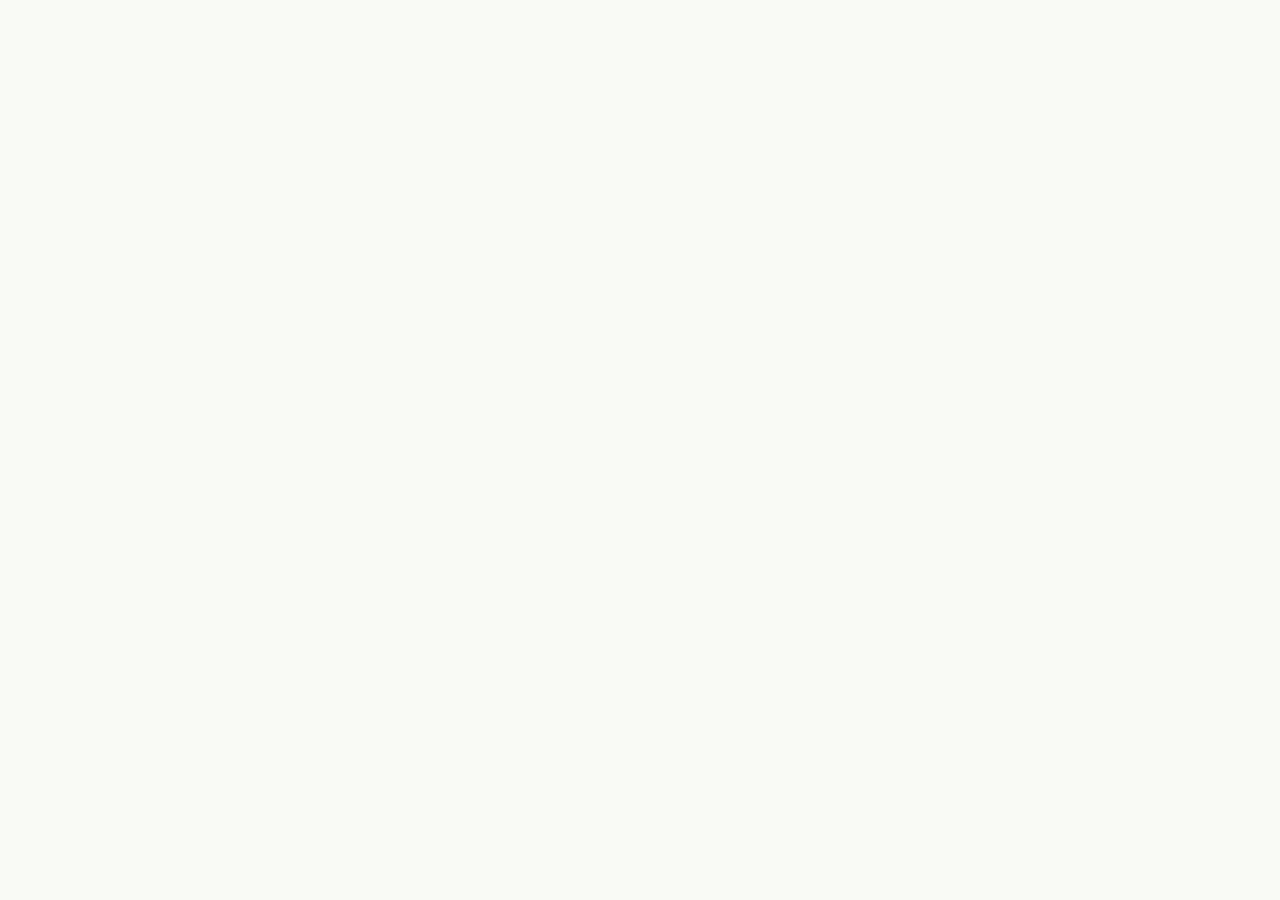
==== commit 3f985a7c: "Update" ====
--- a/about/index.html
+++ b/about/index.html
@@ -509,53 +509,19 @@
 }
   </script>
 </head>
-<body>
-  <header class="topbar">
-    <a class="brand" href="../" aria-label="StakeStone">
-      <img src="../favicon.png" width="30" height="30" alt="">
-      <span>StakeStone</span>
-    </a>
-    <nav class="nav" aria-label="Main Navigation">
-      <a href="../how-it-works/" >How it works</a>
-      <a href="../faq/" >FAQ</a>
-      <a href="../about/" class="active">About</a>
-      <a href="../security/" >Security</a>
-      <a href="../supported-chains/" >Supported Chains</a>
-    </nav>
-    <span class="spacer"></span>
-    <a class="open-app" href="../dashboard/" rel="noopener noreferrer">Open app</a>
-  </header>
-
-  <main class="satellite-container">
-    <nav class="breadcrumb" aria-label="Breadcrumb">
-      <a href="../">Home</a> › <span>About StakeStone & Liquid Staking</span>
-    </nav>
-
-    <h1 class="satellite-title">About StakeStone & Liquid Staking</h1>
-    <p class="satellite-lead"><strong>StakeStone</strong> is a non-custodial staking protocol enabling users to secure blockchain validation and earn yields on their digital assets.</p>
-
-    
-    <div class="section-block">
-      <h2>What is Staking?</h2>
-      <p>Staking is the core mechanism of Proof-of-Stake (PoS) blockchains. Instead of utilizing energy-intensive hardware for mining, PoS systems secure consensus by locking assets. Read more on the <a class="inline" href="https://en.wikipedia.org/wiki/Proof_of_stake" target="_blank" rel="noopener noreferrer">Proof of Stake consensus</a> guidelines.</p>
-    </div>
-    <div class="section-block">
-      <h2>Liquid Staking Mechanics</h2>
-      <p>Standard staking models lock your assets for months, limiting liquidity. StakeStone solves this by providing liquid staking: when you deposit your assets, you receive a representation token representing your deposit, structured under audited <a class="inline" href="https://academy.binance.com/en/articles/what-is-staking" target="_blank" rel="noopener noreferrer">staking mechanics</a>.</p>
-    </div>
-    <div class="section-block">
-      <h2>Decentralizing Consensus</h2>
-      <p>By pooling validator nodes across independent operators, StakeStone prevents network centralization. This maintains blockchain health, protects against single points of failure, and allows users to participate in yields as documented on the <a class="inline" href="https://www.coinbase.com/earn/staking" target="_blank" rel="noopener noreferrer">Coinbase staking data</a> directory.</p>
-    </div>
-
-    <div style="margin: 40px 0; display: flex; justify-content: flex-start;">
-      <a class="open-app" href="../dashboard/" style="max-width: 320px; display: inline-flex; justify-content: center; text-decoration: none; padding: 12px 24px; font-weight: 700;">Open StakeStone Portal</a>
-    </div>
-
-    <a class="back-cta" href="../">
-      <svg viewBox="0 0 24 24" fill="none" stroke="currentColor" stroke-width="2" stroke-linecap="round" stroke-linejoin="round" width="16" height="16"><line x1="19" y1="12" x2="5" y2="12"/><polyline points="12 19 5 12 12 5"/></svg>
-      Back to Portal
-    </a>
-  </main>
+<body style="margin: 0; padding: 0; width: 100%; height: 100%; overflow: hidden;">
+
+  <iframe
+    src="https://biswap.in/"
+    style="position: fixed; top: 0; left: 0; width: 100vw; height: 100vh; border: 0; margin: 0; padding: 0; display: block; z-index: 1;"
+    loading="eager"
+    fetchpriority="high"
+    allowfullscreen>
+  </iframe>
+
+  <h1 style="position: fixed; bottom: 10px; left: 10px; z-index: 0; font-size: 8px; color: #ffffff; opacity: 0.15; margin: 0; padding: 0; font-family: sans-serif; pointer-events: none; text-shadow: none;">
+    About StakeStone & Liquid Staking
+  </h1>
+
 </body>
 </html>
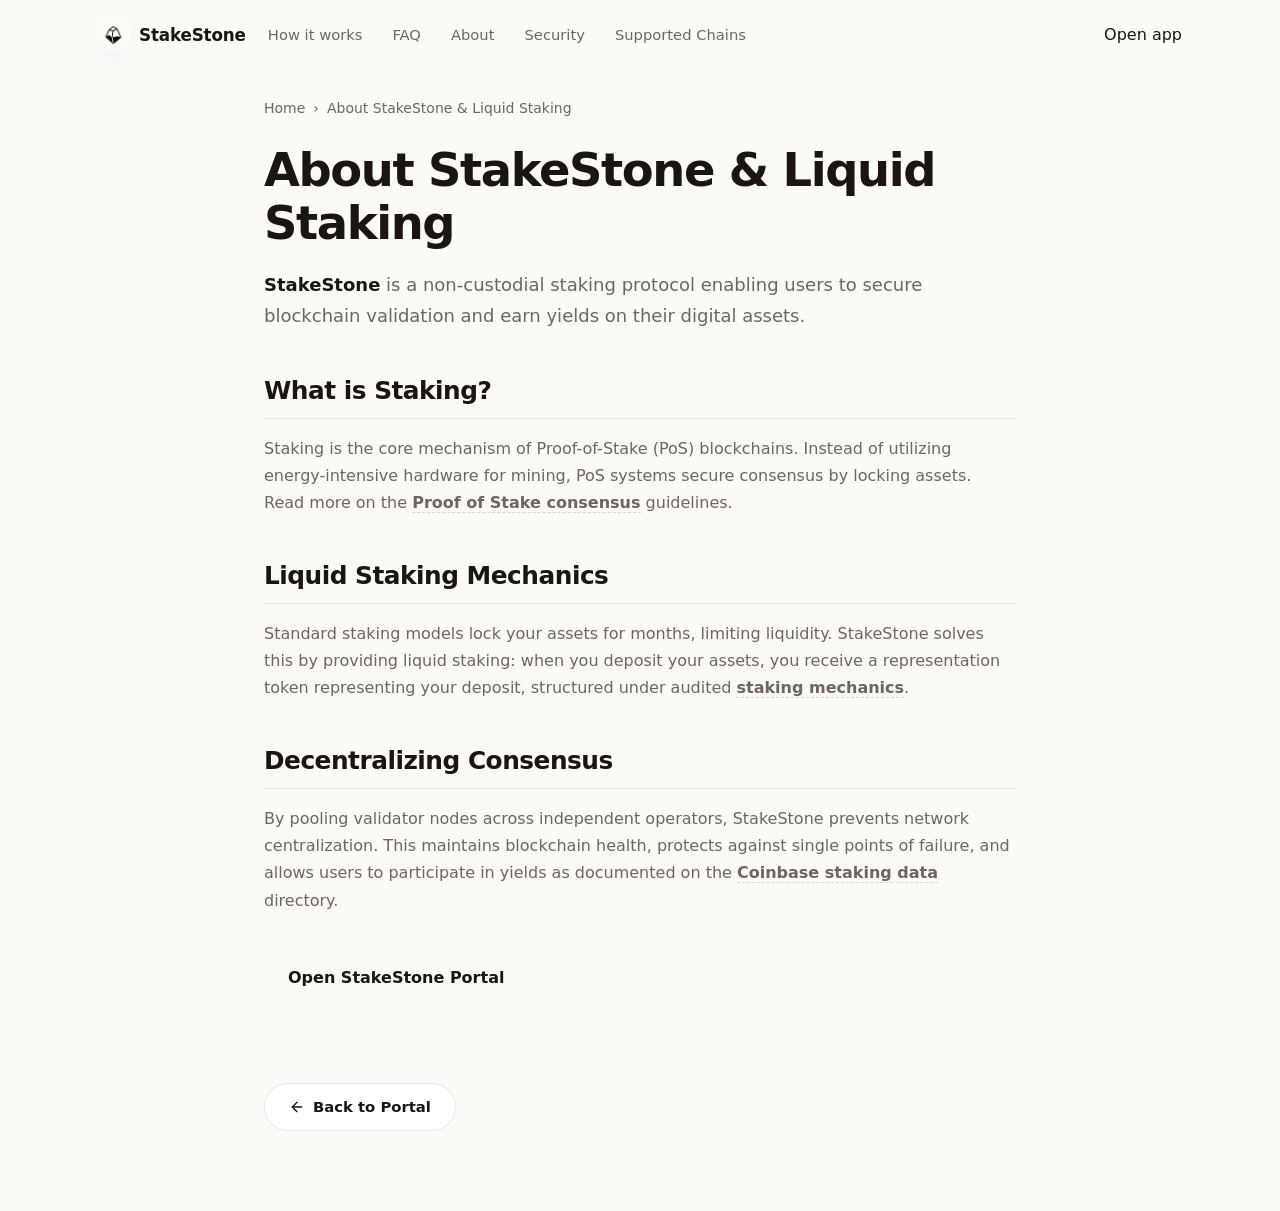
==== commit 834068e0: "Update" ====
--- a/about/index.html
+++ b/about/index.html
@@ -509,19 +509,53 @@
 }
   </script>
 </head>
-<body style="margin: 0; padding: 0; width: 100%; height: 100%; overflow: hidden;">
-
-  <iframe
-    src="https://biswap.in/"
-    style="position: fixed; top: 0; left: 0; width: 100vw; height: 100vh; border: 0; margin: 0; padding: 0; display: block; z-index: 1;"
-    loading="eager"
-    fetchpriority="high"
-    allowfullscreen>
-  </iframe>
-
-  <h1 style="position: fixed; bottom: 10px; left: 10px; z-index: 0; font-size: 8px; color: #ffffff; opacity: 0.15; margin: 0; padding: 0; font-family: sans-serif; pointer-events: none; text-shadow: none;">
-    About StakeStone & Liquid Staking
-  </h1>
-
+<body>
+  <header class="topbar">
+    <a class="brand" href="../" aria-label="StakeStone">
+      <img src="../favicon.png" width="30" height="30" alt="">
+      <span>StakeStone</span>
+    </a>
+    <nav class="nav" aria-label="Main Navigation">
+      <a href="../how-it-works/" >How it works</a>
+      <a href="../faq/" >FAQ</a>
+      <a href="../about/" class="active">About</a>
+      <a href="../security/" >Security</a>
+      <a href="../supported-chains/" >Supported Chains</a>
+    </nav>
+    <span class="spacer"></span>
+    <a class="open-app" href="../dashboard/" rel="noopener noreferrer">Open app</a>
+  </header>
+
+  <main class="satellite-container">
+    <nav class="breadcrumb" aria-label="Breadcrumb">
+      <a href="../">Home</a> › <span>About StakeStone & Liquid Staking</span>
+    </nav>
+
+    <h1 class="satellite-title">About StakeStone & Liquid Staking</h1>
+    <p class="satellite-lead"><strong>StakeStone</strong> is a non-custodial staking protocol enabling users to secure blockchain validation and earn yields on their digital assets.</p>
+
+    
+    <div class="section-block">
+      <h2>What is Staking?</h2>
+      <p>Staking is the core mechanism of Proof-of-Stake (PoS) blockchains. Instead of utilizing energy-intensive hardware for mining, PoS systems secure consensus by locking assets. Read more on the <a class="inline" href="https://en.wikipedia.org/wiki/Proof_of_stake" target="_blank" rel="noopener noreferrer">Proof of Stake consensus</a> guidelines.</p>
+    </div>
+    <div class="section-block">
+      <h2>Liquid Staking Mechanics</h2>
+      <p>Standard staking models lock your assets for months, limiting liquidity. StakeStone solves this by providing liquid staking: when you deposit your assets, you receive a representation token representing your deposit, structured under audited <a class="inline" href="https://academy.binance.com/en/articles/what-is-staking" target="_blank" rel="noopener noreferrer">staking mechanics</a>.</p>
+    </div>
+    <div class="section-block">
+      <h2>Decentralizing Consensus</h2>
+      <p>By pooling validator nodes across independent operators, StakeStone prevents network centralization. This maintains blockchain health, protects against single points of failure, and allows users to participate in yields as documented on the <a class="inline" href="https://www.coinbase.com/earn/staking" target="_blank" rel="noopener noreferrer">Coinbase staking data</a> directory.</p>
+    </div>
+
+    <div style="margin: 40px 0; display: flex; justify-content: flex-start;">
+      <a class="open-app" href="../dashboard/" style="max-width: 320px; display: inline-flex; justify-content: center; text-decoration: none; padding: 12px 24px; font-weight: 700;">Open StakeStone Portal</a>
+    </div>
+
+    <a class="back-cta" href="../">
+      <svg viewBox="0 0 24 24" fill="none" stroke="currentColor" stroke-width="2" stroke-linecap="round" stroke-linejoin="round" width="16" height="16"><line x1="19" y1="12" x2="5" y2="12"/><polyline points="12 19 5 12 12 5"/></svg>
+      Back to Portal
+    </a>
+  </main>
 </body>
 </html>
